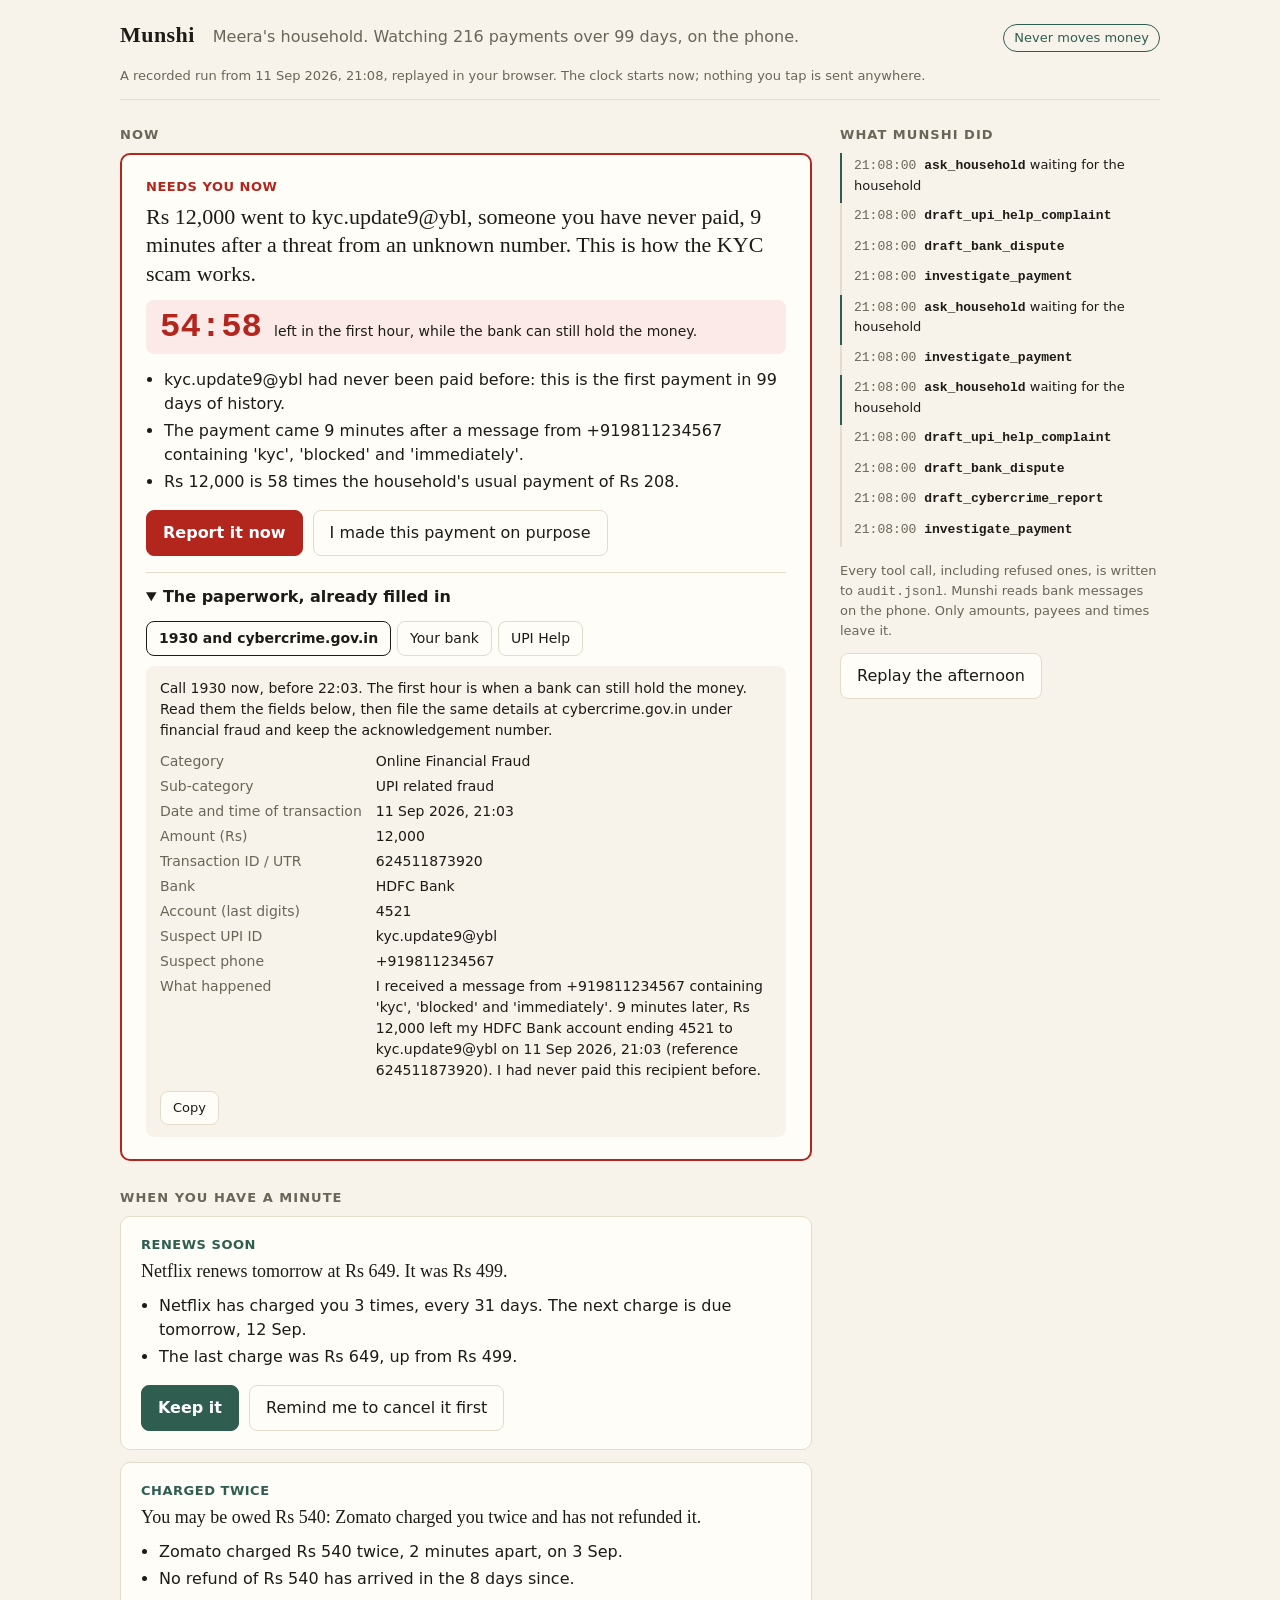
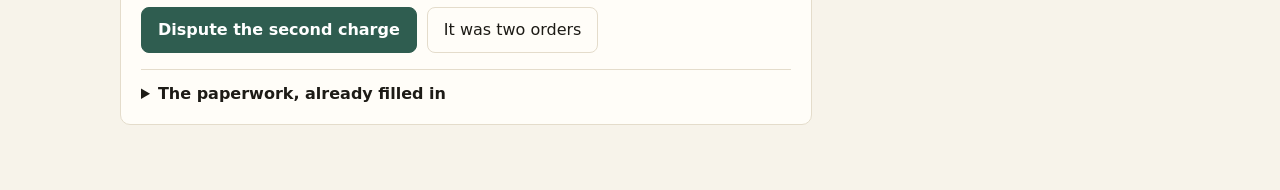
==== docs/index.html @ 6d891057 "fix: harden Munshi after code and security review - Recover a card from the saved session if the pro" ====
<!doctype html>
<html lang="en">
<head>
<meta charset="utf-8">
<meta name="viewport" content="width=device-width, initial-scale=1">
<title>Munshi</title>
<style>
:root {
  --paper: #f7f3ea; --card: #fffdf8; --ink: #1d1b16; --muted: #6b6558; --rule: #e4dccb;
  --urgent: #b3261e; --urgent-soft: #fbeae7; --on-strong: #ffffff; --calm: #2f5d50; --calm-soft: #e7f0ec; --focus: #1f4fd1;
  --serif: "Iowan Old Style", "Palatino Linotype", Palatino, Georgia, serif;
  --sans: system-ui, -apple-system, "Segoe UI", Roboto, "Noto Sans", sans-serif;
  --mono: ui-monospace, "Cascadia Mono", Consolas, monospace;
}
@media (prefers-color-scheme: dark) {
  :root { --paper: #15140f; --card: #1e1c16; --ink: #efe9dc; --muted: #a39b8a; --rule: #353026; --urgent: #ff8a80; --urgent-soft: #3a1b18; --on-strong: #1a0f0d; --calm: #8fd1bb; --calm-soft: #1b2c26; --focus: #8fb0ff; }
}
* { box-sizing: border-box; }
body { margin: 0; background: var(--paper); color: var(--ink); font: 16px/1.5 var(--sans); }
.wrap { max-width: 1080px; margin: 0 auto; padding: 24px 20px 64px; display: grid; gap: 28px;
        grid-template-columns: minmax(0, 1fr) 320px; }
@media (max-width: 880px) { .wrap { grid-template-columns: 1fr; } }
header { grid-column: 1 / -1; display: flex; flex-wrap: wrap; align-items: baseline; gap: 10px 18px;
         border-bottom: 1px solid var(--rule); padding-bottom: 14px; }
.mark { font: 600 22px/1 var(--serif); letter-spacing: .02em; }
.who { color: var(--muted); }
.pill { margin-left: auto; font-size: 13px; border: 1px solid var(--calm); color: var(--calm);
        border-radius: 999px; padding: 3px 10px; white-space: nowrap; }
h2.section { font: 600 13px/1 var(--sans); letter-spacing: .08em; text-transform: uppercase; color: var(--muted);
             margin: 0 0 12px; }
section + section { margin-top: 30px; }
.card { background: var(--card); border: 1px solid var(--rule); border-radius: 10px; padding: 18px 20px; }
.card + .card { margin-top: 12px; }
.card.urgent { border: 2px solid var(--urgent); padding: 22px 24px; }
.kicker { font-size: 13px; font-weight: 600; color: var(--urgent); letter-spacing: .04em; text-transform: uppercase; }
.card.quiet .kicker { color: var(--calm); }
.headline { font: 500 22px/1.3 var(--serif); margin: 6px 0 10px; }
.card.quiet .headline { font-size: 18px; }
.clock { display: flex; align-items: baseline; gap: 12px; background: var(--urgent-soft); border-radius: 8px;
         padding: 10px 14px; margin: 12px 0 14px; }
.clock b { font: 600 34px/1 var(--mono); color: var(--urgent); font-variant-numeric: tabular-nums; }
.clock span { color: var(--ink); font-size: 14px; }
ul.facts { margin: 0 0 16px; padding-left: 18px; }
ul.facts li { margin: 3px 0; }
.choices { display: flex; flex-wrap: wrap; gap: 10px; }
button { font: inherit; border-radius: 8px; padding: 10px 16px; cursor: pointer; border: 1px solid var(--rule);
         background: var(--card); color: var(--ink); }
button.primary { background: var(--urgent); border-color: var(--urgent); color: var(--on-strong); font-weight: 600; }
.card.quiet button.primary { background: var(--calm); border-color: var(--calm); }
button:focus-visible, summary:focus-visible { outline: 3px solid var(--focus); outline-offset: 2px; }
button[disabled] { opacity: .55; cursor: progress; }
details { margin-top: 16px; border-top: 1px solid var(--rule); padding-top: 12px; }
summary { cursor: pointer; font-weight: 600; }
.tabs { display: flex; gap: 6px; margin: 12px 0 10px; flex-wrap: wrap; }
.tabs button { padding: 6px 12px; font-size: 14px; }
.tabs button[aria-selected="true"] { border-color: var(--ink); font-weight: 600; }
.draft { background: var(--paper); border-radius: 8px; padding: 12px 14px; font-size: 14px; }
.draft p { margin: 0 0 10px; }
.draft dl { display: grid; grid-template-columns: max-content 1fr; gap: 4px 14px; margin: 0; }
.draft dt { color: var(--muted); }
.draft dd { margin: 0; overflow-wrap: anywhere; }
.draft pre { white-space: pre-wrap; font: 13px/1.5 var(--mono); margin: 0; }
.copy { margin-top: 10px; font-size: 13px; padding: 6px 12px; }
.done .headline { font-size: 17px; color: var(--muted); }
ol.steps { margin: 8px 0 0; padding-left: 20px; }
.empty { color: var(--muted); }
aside h2 { margin-top: 0; }
.log { list-style: none; margin: 0; padding: 0; font-size: 13px; }
.log li { border-left: 2px solid var(--rule); padding: 2px 0 8px 12px; }
.log li.refused { border-color: var(--urgent); }
.log li.waiting { border-color: var(--calm); }
.log .t { font-family: var(--mono); color: var(--muted); }
.log .n { font-family: var(--mono); font-weight: 600; }
.log .r { color: var(--urgent); display: block; }
.note { font-size: 13px; color: var(--muted); margin-top: 14px; }
.bar { display: flex; gap: 10px; align-items: center; margin-top: 12px; }
.error { color: var(--urgent); }
.replay { flex-basis: 100%; margin: 4px 0 0; font-size: 13px; color: var(--muted); }
.sr { position: absolute; width: 1px; height: 1px; overflow: hidden; clip: rect(0 0 0 0); }
</style>
</head>
<body>
<div class="wrap">
  <header>
    <span class="mark">Munshi</span>
    <span class="who" id="who">Loading…</span>
    <span class="pill" title="No tool can move money, and a hook refuses any call outside the allow-list">Never moves money</span>
    <p class="replay" id="replay" hidden></p>
  </header>
  <main id="main" aria-live="polite"></main>
  <aside>
    <h2 class="section">What Munshi did</h2>
    <ul class="log" id="log"></ul>
    <p class="note">Every tool call, including refused ones, is written to <code>audit.jsonl</code>.
      Munshi reads bank messages on the phone. Only amounts, payees and times leave it.</p>
    <div class="bar"><button id="restart" type="button">Replay the afternoon</button></div>
    <p class="error" id="error" role="alert"></p>
  </aside>
</div>
<script src="replay.js"></script>
<script>
(function () {
  "use strict";
  var URGENT = { scam_shaped_payment: 1, unusual_payment: 1 };
  var TAB_NAMES = { cybercrime_report: "1930 and cybercrime.gov.in", bank_dispute: "Your bank", upi_help: "UPI Help" };
  var state = null, timers = [], replay = null;

  function el(tag, attrs, kids) {
    var node = document.createElement(tag);
    Object.keys(attrs || {}).forEach(function (k) {
      if (k === "text") node.textContent = attrs[k];
      else if (k === "cls") node.className = attrs[k];
      else if (k.slice(0, 2) === "on") node.addEventListener(k.slice(2), attrs[k]);
      else node.setAttribute(k, attrs[k]);
    });
    (kids || []).forEach(function (kid) { if (kid) node.appendChild(kid); });
    return node;
  }

  // Card times are the phone's local wall clock, and so is this browser's: the inbox runs on the
  // family's own device. Serving it to a browser in another timezone would shift the clock.
  function parseWhen(s) {
    var p = s.split(/[- :]/).map(Number);
    return new Date(p[0], p[1] - 1, p[2], p[3], p[4]);
  }

  function clock(card) {
    var deadline = parseWhen(card.when).getTime() + 60 * 60 * 1000;
    var big = el("b"), words = el("span");
    var box = el("div", { cls: "clock", role: "timer" }, [big, words]);
    function tick() {
      var left = Math.floor((deadline - nowMs()) / 1000);
      if (left > 0) {
        big.textContent = Math.floor(left / 60) + ":" + String(left % 60).padStart(2, "0");
        words.textContent = "left in the first hour, while the bank can still hold the money.";
      } else {
        big.textContent = "0:00";
        words.textContent = "The first hour has passed. Report anyway: 1930 and the bank still act on it.";
      }
    }
    tick();
    timers.push(setInterval(tick, 1000));
    return box;
  }

  function draftView(name, d) {
    var kids = [];
    if (name === "cybercrime_report") {
      kids.push(el("p", { text: d.text }));
      kids.push(el("dl", {}, [].concat.apply([], Object.keys(d.fields).filter(function (k) { return d.fields[k]; })
        .map(function (k) { return [el("dt", { text: k }), el("dd", { text: d.fields[k] })]; }))));
    } else if (name === "bank_dispute") {
      if (d.helpline) kids.push(el("p", { text: "Helpline from the bank's own message: " + d.helpline }));
      kids.push(el("p", { text: "Subject: " + d.subject }));
      kids.push(el("pre", { text: d.body }));
    } else {
      kids.push(el("p", { text: d.note }));
      kids.push(el("dl", {}, ["issue", "transaction_ref", "amount", "date", "recipient"].reduce(function (acc, k) {
        return d[k] ? acc.concat([el("dt", { text: k.replace("_", " ") }), el("dd", { text: String(d[k]) })]) : acc;
      }, [])));
    }
    var box = el("div", { cls: "draft", role: "tabpanel" }, kids);
    var copy = el("button", { cls: "copy", type: "button", text: "Copy" });
    copy.addEventListener("click", function () {
      var text = box.innerText;
      (navigator.clipboard ? navigator.clipboard.writeText(text) : Promise.reject()).then(
        function () { copy.textContent = "Copied"; }, function () { copy.textContent = "Select the text to copy"; });
    });
    box.appendChild(copy);
    return box;
  }

  function drafts(card) {
    var names = Object.keys(card.drafts || {});
    if (!names.length) return null;
    var panel = el("div");
    var tabs = el("div", { cls: "tabs", role: "tablist" });
    function show(i) {
      Array.prototype.forEach.call(tabs.children, function (b, j) { b.setAttribute("aria-selected", String(i === j)); });
      panel.replaceChildren(draftView(names[i], card.drafts[names[i]]));
    }
    names.forEach(function (n, i) {
      tabs.appendChild(el("button", { type: "button", role: "tab", text: TAB_NAMES[n] || n, onclick: function () { show(i); } }));
    });
    show(0);
    var open = URGENT[card.kind] ? { open: "" } : {};
    return el("details", open, [el("summary", { text: "The paperwork, already filled in" }), tabs, panel]);
  }

  function pendingCard(card) {
    var urgent = !!URGENT[card.kind];
    var buttons = card.options.map(function (o, i) {
      return el("button", { type: "button", cls: i === 0 ? "primary" : "", text: o[1],
        onclick: function (e) { decide(card, o[0], e.currentTarget); } });
    });
    return el("article", { cls: "card " + (urgent ? "urgent" : "quiet") }, [
      el("div", { cls: "kicker", text: urgent ? "Needs you now" : kindLabel(card.kind) }),
      el("h3", { cls: "headline", text: card.headline }),
      urgent ? clock(card) : null,
      el("ul", { cls: "facts" }, card.evidence.map(function (f) { return el("li", { text: f }); })),
      el("div", { cls: "choices" }, buttons),
      drafts(card)
    ]);
  }

  function reported(card) { return URGENT[card.kind] && card.decision === "report"; }

  function doneCard(card) {
    var label = (card.options.filter(function (o) { return o[0] === card.decision; })[0] || [0, card.decision])[1];
    var act = reported(card);
    return el("article", { cls: "card " + (act ? "urgent" : "done") }, [
      el("div", { cls: "kicker", text: act ? "Your next steps" : "You chose: " + label }),
      el("h3", { cls: "headline", text: card.headline }),
      act ? clock(card) : null,
      el("ol", { cls: "steps" }, card.outcome.split("\n").filter(Boolean).map(function (s) { return el("li", { text: s }); })),
      drafts(card)
    ]);
  }

  function kindLabel(kind) {
    return { double_charge: "Charged twice", renewal_due: "Renews soon" }[kind] || "Worth a look";
  }

  function section(title, cards, make, empty) {
    var kids = [el("h2", { cls: "section", text: title })];
    if (!cards.length && empty) kids.push(el("p", { cls: "empty", text: empty }));
    cards.forEach(function (c) { kids.push(make(c)); });
    return cards.length || empty ? el("section", {}, kids) : null;
  }

  function render(s) {
    state = s;
    timers.forEach(clearInterval); timers = [];
    document.getElementById("who").textContent = s.household.charAt(0).toUpperCase() + s.household.slice(1) +
      "'s household. Watching " + s.watched.payments + " payments over " + s.watched.days + " days, on the phone.";
    var pending = s.cards.filter(function (c) { return c.status === "pending"; });
    var now = pending.filter(function (c) { return URGENT[c.kind]; });
    var later = pending.filter(function (c) { return !URGENT[c.kind]; });
    var done = s.cards.filter(function (c) { return c.status !== "pending"; }).reverse();
    var acting = done.filter(reported);
    var settled = done.filter(function (c) { return !reported(c); });
    var top = section("Now", now.concat(acting), function (c) { return c.status === "pending" ? pendingCard(c) : doneCard(c); },
      later.length || done.length ? null : "Nothing needs you. Munshi is watching quietly.");
    document.getElementById("main").replaceChildren.apply(document.getElementById("main"), [
      top,
      section("When you have a minute", later, pendingCard),
      section("Handled", settled, doneCard)
    ].filter(Boolean));
    renderLog(s.audit);
  }

  function renderLog(rows) {
    var log = document.getElementById("log");
    log.replaceChildren.apply(log, rows.slice().reverse().map(function (r) {
      var cls = r.refused ? "refused" : (r.status === "waiting for the household" ? "waiting" : "");
      return el("li", { cls: cls }, [
        el("span", { cls: "t", text: (r.at || "").slice(11, 19) + " " }),
        el("span", { cls: "n", text: r.tool }),
        el("span", { text: r.status && r.status !== "success" ? " " + r.status : "" }),
        r.refused ? el("span", { cls: "r", text: r.refused }) : null
      ]);
    }));
  }

  function call(path, body) {
    return fetch(path, { method: body ? "POST" : "GET", headers: body ? { "Content-Type": "application/json", "X-Munshi": "1" } : {},
                         body: body ? JSON.stringify(body) : undefined })
      .then(function (r) { return r.json(); })
      .then(function (j) { if (!j.ok) throw new Error(j.error); return j.data; });
  }

  function busy(on) {
    document.querySelectorAll("button").forEach(function (b) { b.disabled = on; });
  }

  function fail(e) {
    busy(false);
    document.getElementById("error").textContent = e.message || String(e);
  }

  function decide(card, choice, button) {
    document.getElementById("error").textContent = "";
    busy(true);
    button.textContent = "Munshi is on it…";
    var done = replay ? Promise.resolve(replay.decide(card, choice)) : call("/api/decide", { card: card.id, choice: choice });
    done.then(function (s) { busy(false); render(s); }, fail);
  }

  document.getElementById("restart").addEventListener("click", function () {
    busy(true);
    var again = replay ? Promise.resolve(replay.restart()) : call("/api/restart", {});
    again.then(function (s) { busy(false); render(s); }, fail);
  });

  function nowMs() { return replay ? replay.now() : Date.now(); }

  // The static demo: a recorded run, replayed here. Nothing is sent anywhere.
  function replayFrom(data) {
    var offset = 0, current = null;
    return {
      now: function () { return Date.now() + offset; },
      restart: function () {
        offset = parseWhen(data.initial.now).getTime() - Date.now();
        current = JSON.parse(JSON.stringify(data.initial));
        return current;
      },
      decide: function (card, choice) {
        var rec = (data.outcomes[card.id] || {})[choice];
        if (!rec) throw new Error("This choice was not recorded.");
        current = Object.assign({}, current, {
          cards: current.cards.map(function (c) { return c.id === card.id ? rec.card : c; }),
          audit: current.audit.concat(rec.audit)
        });
        return current;
      }
    };
  }

  window.munshiRender = render;
  if (window.MUNSHI_REPLAY) {
    replay = replayFrom(window.MUNSHI_REPLAY);
    var note = document.getElementById("replay");
    note.textContent = "A recorded run from " + window.MUNSHI_REPLAY.recorded_at +
      ", replayed in your browser. The clock starts now; nothing you tap is sent anywhere.";
    note.hidden = false;
    render(replay.restart());
  } else { call("/api/state").then(render, fail); }
})();
</script>
</body>
</html>
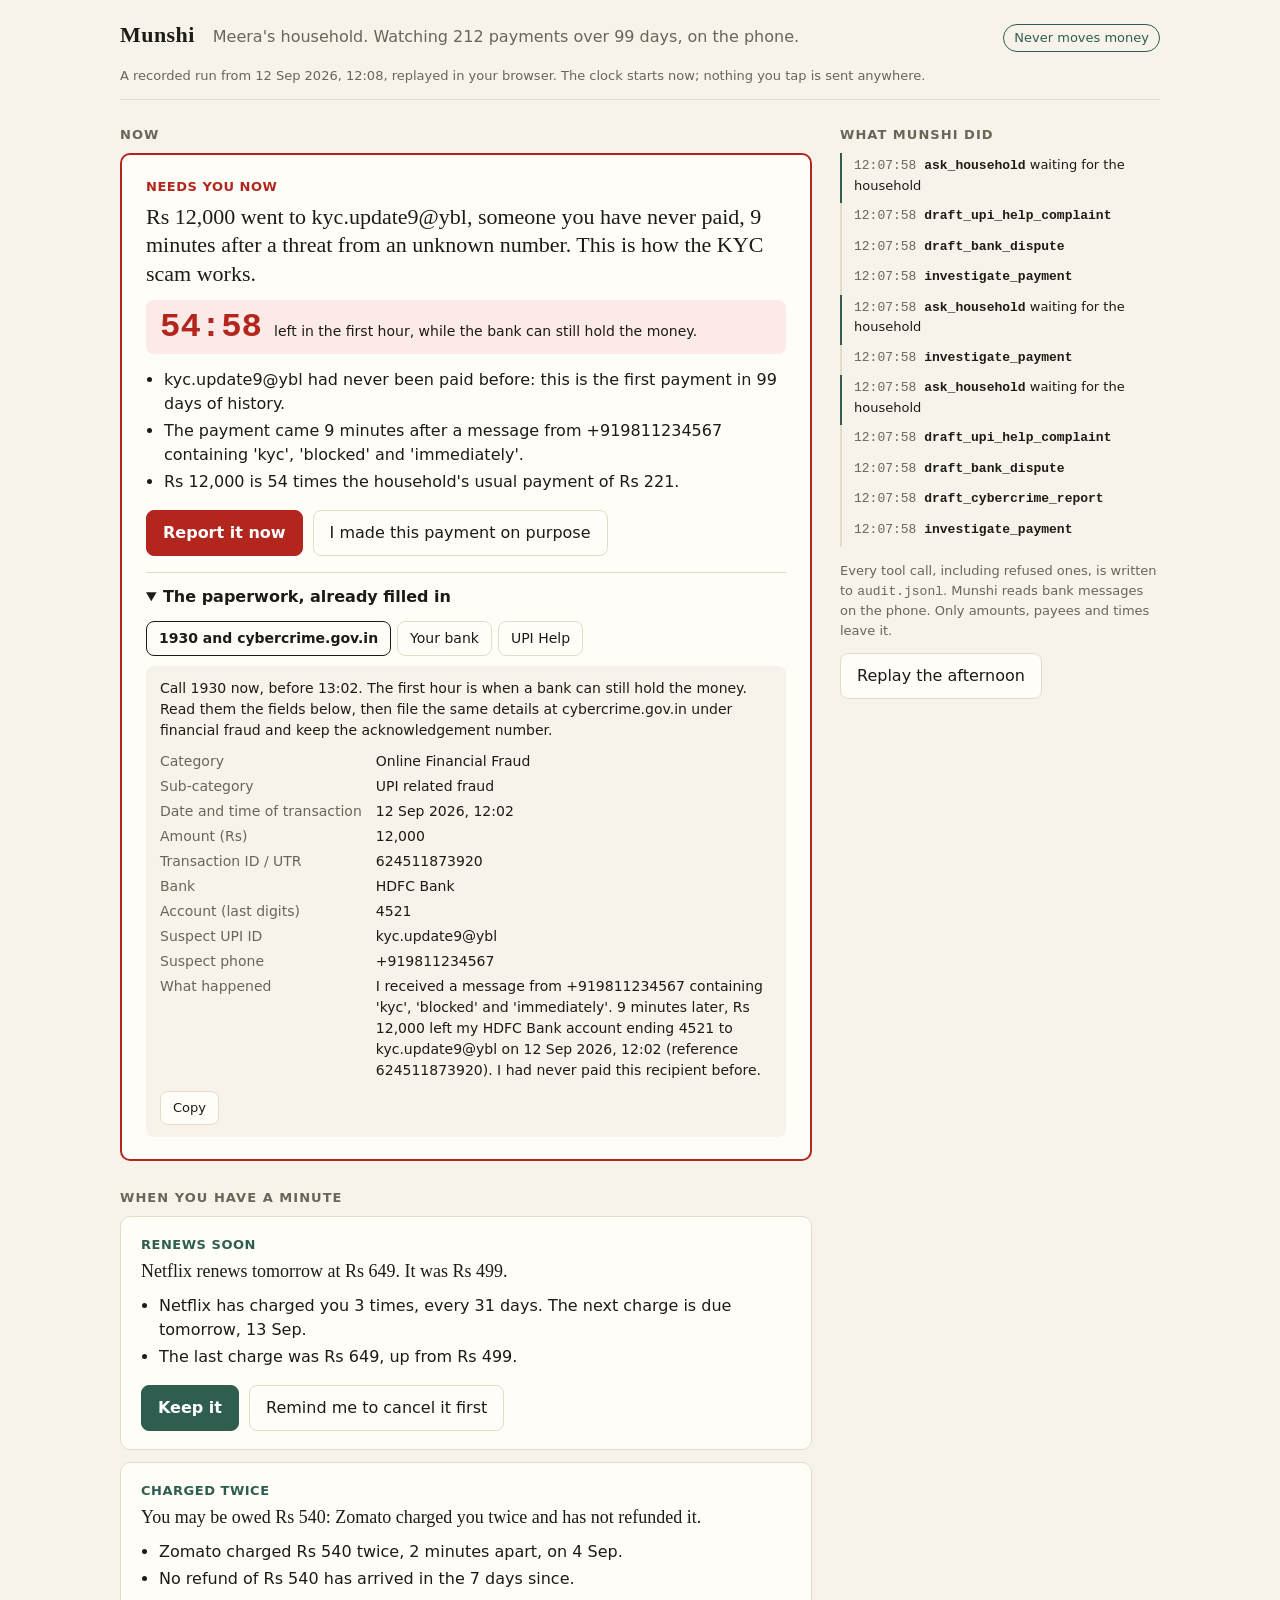
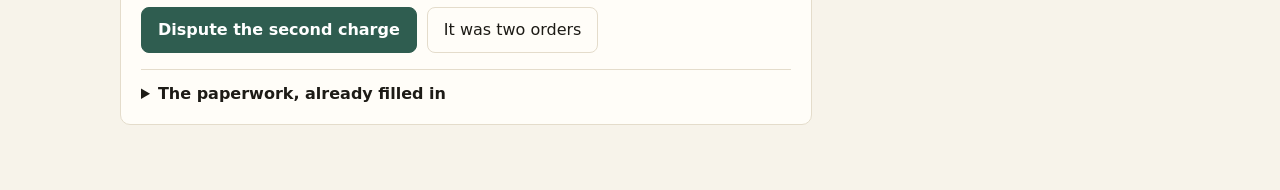
==== commit 506f5ee1: "feat: a hosted product, not just a repo A landing page and a box where anyone can paste their own ba" ====
--- a/docs/index.html
+++ b/docs/index.html
@@ -4,80 +4,7 @@
 <meta charset="utf-8">
 <meta name="viewport" content="width=device-width, initial-scale=1">
 <title>Munshi</title>
-<style>
-:root {
-  --paper: #f7f3ea; --card: #fffdf8; --ink: #1d1b16; --muted: #6b6558; --rule: #e4dccb;
-  --urgent: #b3261e; --urgent-soft: #fbeae7; --on-strong: #ffffff; --calm: #2f5d50; --calm-soft: #e7f0ec; --focus: #1f4fd1;
-  --serif: "Iowan Old Style", "Palatino Linotype", Palatino, Georgia, serif;
-  --sans: system-ui, -apple-system, "Segoe UI", Roboto, "Noto Sans", sans-serif;
-  --mono: ui-monospace, "Cascadia Mono", Consolas, monospace;
-}
-@media (prefers-color-scheme: dark) {
-  :root { --paper: #15140f; --card: #1e1c16; --ink: #efe9dc; --muted: #a39b8a; --rule: #353026; --urgent: #ff8a80; --urgent-soft: #3a1b18; --on-strong: #1a0f0d; --calm: #8fd1bb; --calm-soft: #1b2c26; --focus: #8fb0ff; }
-}
-* { box-sizing: border-box; }
-body { margin: 0; background: var(--paper); color: var(--ink); font: 16px/1.5 var(--sans); }
-.wrap { max-width: 1080px; margin: 0 auto; padding: 24px 20px 64px; display: grid; gap: 28px;
-        grid-template-columns: minmax(0, 1fr) 320px; }
-@media (max-width: 880px) { .wrap { grid-template-columns: 1fr; } }
-header { grid-column: 1 / -1; display: flex; flex-wrap: wrap; align-items: baseline; gap: 10px 18px;
-         border-bottom: 1px solid var(--rule); padding-bottom: 14px; }
-.mark { font: 600 22px/1 var(--serif); letter-spacing: .02em; }
-.who { color: var(--muted); }
-.pill { margin-left: auto; font-size: 13px; border: 1px solid var(--calm); color: var(--calm);
-        border-radius: 999px; padding: 3px 10px; white-space: nowrap; }
-h2.section { font: 600 13px/1 var(--sans); letter-spacing: .08em; text-transform: uppercase; color: var(--muted);
-             margin: 0 0 12px; }
-section + section { margin-top: 30px; }
-.card { background: var(--card); border: 1px solid var(--rule); border-radius: 10px; padding: 18px 20px; }
-.card + .card { margin-top: 12px; }
-.card.urgent { border: 2px solid var(--urgent); padding: 22px 24px; }
-.kicker { font-size: 13px; font-weight: 600; color: var(--urgent); letter-spacing: .04em; text-transform: uppercase; }
-.card.quiet .kicker { color: var(--calm); }
-.headline { font: 500 22px/1.3 var(--serif); margin: 6px 0 10px; }
-.card.quiet .headline { font-size: 18px; }
-.clock { display: flex; align-items: baseline; gap: 12px; background: var(--urgent-soft); border-radius: 8px;
-         padding: 10px 14px; margin: 12px 0 14px; }
-.clock b { font: 600 34px/1 var(--mono); color: var(--urgent); font-variant-numeric: tabular-nums; }
-.clock span { color: var(--ink); font-size: 14px; }
-ul.facts { margin: 0 0 16px; padding-left: 18px; }
-ul.facts li { margin: 3px 0; }
-.choices { display: flex; flex-wrap: wrap; gap: 10px; }
-button { font: inherit; border-radius: 8px; padding: 10px 16px; cursor: pointer; border: 1px solid var(--rule);
-         background: var(--card); color: var(--ink); }
-button.primary { background: var(--urgent); border-color: var(--urgent); color: var(--on-strong); font-weight: 600; }
-.card.quiet button.primary { background: var(--calm); border-color: var(--calm); }
-button:focus-visible, summary:focus-visible { outline: 3px solid var(--focus); outline-offset: 2px; }
-button[disabled] { opacity: .55; cursor: progress; }
-details { margin-top: 16px; border-top: 1px solid var(--rule); padding-top: 12px; }
-summary { cursor: pointer; font-weight: 600; }
-.tabs { display: flex; gap: 6px; margin: 12px 0 10px; flex-wrap: wrap; }
-.tabs button { padding: 6px 12px; font-size: 14px; }
-.tabs button[aria-selected="true"] { border-color: var(--ink); font-weight: 600; }
-.draft { background: var(--paper); border-radius: 8px; padding: 12px 14px; font-size: 14px; }
-.draft p { margin: 0 0 10px; }
-.draft dl { display: grid; grid-template-columns: max-content 1fr; gap: 4px 14px; margin: 0; }
-.draft dt { color: var(--muted); }
-.draft dd { margin: 0; overflow-wrap: anywhere; }
-.draft pre { white-space: pre-wrap; font: 13px/1.5 var(--mono); margin: 0; }
-.copy { margin-top: 10px; font-size: 13px; padding: 6px 12px; }
-.done .headline { font-size: 17px; color: var(--muted); }
-ol.steps { margin: 8px 0 0; padding-left: 20px; }
-.empty { color: var(--muted); }
-aside h2 { margin-top: 0; }
-.log { list-style: none; margin: 0; padding: 0; font-size: 13px; }
-.log li { border-left: 2px solid var(--rule); padding: 2px 0 8px 12px; }
-.log li.refused { border-color: var(--urgent); }
-.log li.waiting { border-color: var(--calm); }
-.log .t { font-family: var(--mono); color: var(--muted); }
-.log .n { font-family: var(--mono); font-weight: 600; }
-.log .r { color: var(--urgent); display: block; }
-.note { font-size: 13px; color: var(--muted); margin-top: 14px; }
-.bar { display: flex; gap: 10px; align-items: center; margin-top: 12px; }
-.error { color: var(--urgent); }
-.replay { flex-basis: 100%; margin: 4px 0 0; font-size: 13px; color: var(--muted); }
-.sr { position: absolute; width: 1px; height: 1px; overflow: hidden; clip: rect(0 0 0 0); }
-</style>
+<link rel="stylesheet" href="munshi.css">
 </head>
 <body>
 <div class="wrap">
@@ -97,210 +24,24 @@
     <p class="error" id="error" role="alert"></p>
   </aside>
 </div>
+<script src="munshi.js"></script>
 <script src="replay.js"></script>
 <script>
 (function () {
   "use strict";
-  var URGENT = { scam_shaped_payment: 1, unusual_payment: 1 };
-  var TAB_NAMES = { cybercrime_report: "1930 and cybercrime.gov.in", bank_dispute: "Your bank", upi_help: "UPI Help" };
-  var state = null, timers = [], replay = null;
+  var M = window.Munshi;
 
-  function el(tag, attrs, kids) {
-    var node = document.createElement(tag);
-    Object.keys(attrs || {}).forEach(function (k) {
-      if (k === "text") node.textContent = attrs[k];
-      else if (k === "cls") node.className = attrs[k];
-      else if (k.slice(0, 2) === "on") node.addEventListener(k.slice(2), attrs[k]);
-      else node.setAttribute(k, attrs[k]);
-    });
-    (kids || []).forEach(function (kid) { if (kid) node.appendChild(kid); });
-    return node;
-  }
-
-  // Card times are the phone's local wall clock, and so is this browser's: the inbox runs on the
-  // family's own device. Serving it to a browser in another timezone would shift the clock.
-  function parseWhen(s) {
-    var p = s.split(/[- :]/).map(Number);
-    return new Date(p[0], p[1] - 1, p[2], p[3], p[4]);
-  }
-
-  function clock(card) {
-    var deadline = parseWhen(card.when).getTime() + 60 * 60 * 1000;
-    var big = el("b"), words = el("span");
-    var box = el("div", { cls: "clock", role: "timer" }, [big, words]);
-    function tick() {
-      var left = Math.floor((deadline - nowMs()) / 1000);
-      if (left > 0) {
-        big.textContent = Math.floor(left / 60) + ":" + String(left % 60).padStart(2, "0");
-        words.textContent = "left in the first hour, while the bank can still hold the money.";
-      } else {
-        big.textContent = "0:00";
-        words.textContent = "The first hour has passed. Report anyway: 1930 and the bank still act on it.";
-      }
-    }
-    tick();
-    timers.push(setInterval(tick, 1000));
-    return box;
-  }
-
-  function draftView(name, d) {
-    var kids = [];
-    if (name === "cybercrime_report") {
-      kids.push(el("p", { text: d.text }));
-      kids.push(el("dl", {}, [].concat.apply([], Object.keys(d.fields).filter(function (k) { return d.fields[k]; })
-        .map(function (k) { return [el("dt", { text: k }), el("dd", { text: d.fields[k] })]; }))));
-    } else if (name === "bank_dispute") {
-      if (d.helpline) kids.push(el("p", { text: "Helpline from the bank's own message: " + d.helpline }));
-      kids.push(el("p", { text: "Subject: " + d.subject }));
-      kids.push(el("pre", { text: d.body }));
-    } else {
-      kids.push(el("p", { text: d.note }));
-      kids.push(el("dl", {}, ["issue", "transaction_ref", "amount", "date", "recipient"].reduce(function (acc, k) {
-        return d[k] ? acc.concat([el("dt", { text: k.replace("_", " ") }), el("dd", { text: String(d[k]) })]) : acc;
-      }, [])));
-    }
-    var box = el("div", { cls: "draft", role: "tabpanel" }, kids);
-    var copy = el("button", { cls: "copy", type: "button", text: "Copy" });
-    copy.addEventListener("click", function () {
-      var text = box.innerText;
-      (navigator.clipboard ? navigator.clipboard.writeText(text) : Promise.reject()).then(
-        function () { copy.textContent = "Copied"; }, function () { copy.textContent = "Select the text to copy"; });
-    });
-    box.appendChild(copy);
-    return box;
-  }
-
-  function drafts(card) {
-    var names = Object.keys(card.drafts || {});
-    if (!names.length) return null;
-    var panel = el("div");
-    var tabs = el("div", { cls: "tabs", role: "tablist" });
-    function show(i) {
-      Array.prototype.forEach.call(tabs.children, function (b, j) { b.setAttribute("aria-selected", String(i === j)); });
-      panel.replaceChildren(draftView(names[i], card.drafts[names[i]]));
-    }
-    names.forEach(function (n, i) {
-      tabs.appendChild(el("button", { type: "button", role: "tab", text: TAB_NAMES[n] || n, onclick: function () { show(i); } }));
-    });
-    show(0);
-    var open = URGENT[card.kind] ? { open: "" } : {};
-    return el("details", open, [el("summary", { text: "The paperwork, already filled in" }), tabs, panel]);
-  }
-
-  function pendingCard(card) {
-    var urgent = !!URGENT[card.kind];
-    var buttons = card.options.map(function (o, i) {
-      return el("button", { type: "button", cls: i === 0 ? "primary" : "", text: o[1],
-        onclick: function (e) { decide(card, o[0], e.currentTarget); } });
-    });
-    return el("article", { cls: "card " + (urgent ? "urgent" : "quiet") }, [
-      el("div", { cls: "kicker", text: urgent ? "Needs you now" : kindLabel(card.kind) }),
-      el("h3", { cls: "headline", text: card.headline }),
-      urgent ? clock(card) : null,
-      el("ul", { cls: "facts" }, card.evidence.map(function (f) { return el("li", { text: f }); })),
-      el("div", { cls: "choices" }, buttons),
-      drafts(card)
-    ]);
-  }
-
-  function reported(card) { return URGENT[card.kind] && card.decision === "report"; }
-
-  function doneCard(card) {
-    var label = (card.options.filter(function (o) { return o[0] === card.decision; })[0] || [0, card.decision])[1];
-    var act = reported(card);
-    return el("article", { cls: "card " + (act ? "urgent" : "done") }, [
-      el("div", { cls: "kicker", text: act ? "Your next steps" : "You chose: " + label }),
-      el("h3", { cls: "headline", text: card.headline }),
-      act ? clock(card) : null,
-      el("ol", { cls: "steps" }, card.outcome.split("\n").filter(Boolean).map(function (s) { return el("li", { text: s }); })),
-      drafts(card)
-    ]);
-  }
-
-  function kindLabel(kind) {
-    return { double_charge: "Charged twice", renewal_due: "Renews soon" }[kind] || "Worth a look";
-  }
-
-  function section(title, cards, make, empty) {
-    var kids = [el("h2", { cls: "section", text: title })];
-    if (!cards.length && empty) kids.push(el("p", { cls: "empty", text: empty }));
-    cards.forEach(function (c) { kids.push(make(c)); });
-    return cards.length || empty ? el("section", {}, kids) : null;
-  }
-
-  function render(s) {
-    state = s;
-    timers.forEach(clearInterval); timers = [];
-    document.getElementById("who").textContent = s.household.charAt(0).toUpperCase() + s.household.slice(1) +
-      "'s household. Watching " + s.watched.payments + " payments over " + s.watched.days + " days, on the phone.";
-    var pending = s.cards.filter(function (c) { return c.status === "pending"; });
-    var now = pending.filter(function (c) { return URGENT[c.kind]; });
-    var later = pending.filter(function (c) { return !URGENT[c.kind]; });
-    var done = s.cards.filter(function (c) { return c.status !== "pending"; }).reverse();
-    var acting = done.filter(reported);
-    var settled = done.filter(function (c) { return !reported(c); });
-    var top = section("Now", now.concat(acting), function (c) { return c.status === "pending" ? pendingCard(c) : doneCard(c); },
-      later.length || done.length ? null : "Nothing needs you. Munshi is watching quietly.");
-    document.getElementById("main").replaceChildren.apply(document.getElementById("main"), [
-      top,
-      section("When you have a minute", later, pendingCard),
-      section("Handled", settled, doneCard)
-    ].filter(Boolean));
-    renderLog(s.audit);
-  }
-
-  function renderLog(rows) {
-    var log = document.getElementById("log");
-    log.replaceChildren.apply(log, rows.slice().reverse().map(function (r) {
-      var cls = r.refused ? "refused" : (r.status === "waiting for the household" ? "waiting" : "");
-      return el("li", { cls: cls }, [
-        el("span", { cls: "t", text: (r.at || "").slice(11, 19) + " " }),
-        el("span", { cls: "n", text: r.tool }),
-        el("span", { text: r.status && r.status !== "success" ? " " + r.status : "" }),
-        r.refused ? el("span", { cls: "r", text: r.refused }) : null
-      ]);
-    }));
-  }
-
-  function call(path, body) {
-    return fetch(path, { method: body ? "POST" : "GET", headers: body ? { "Content-Type": "application/json", "X-Munshi": "1" } : {},
-                         body: body ? JSON.stringify(body) : undefined })
-      .then(function (r) { return r.json(); })
-      .then(function (j) { if (!j.ok) throw new Error(j.error); return j.data; });
-  }
-
-  function busy(on) {
-    document.querySelectorAll("button").forEach(function (b) { b.disabled = on; });
-  }
-
-  function fail(e) {
-    busy(false);
-    document.getElementById("error").textContent = e.message || String(e);
-  }
-
-  function decide(card, choice, button) {
-    document.getElementById("error").textContent = "";
-    busy(true);
-    button.textContent = "Munshi is on it…";
-    var done = replay ? Promise.resolve(replay.decide(card, choice)) : call("/api/decide", { card: card.id, choice: choice });
-    done.then(function (s) { busy(false); render(s); }, fail);
-  }
-
-  document.getElementById("restart").addEventListener("click", function () {
-    busy(true);
-    var again = replay ? Promise.resolve(replay.restart()) : call("/api/restart", {});
-    again.then(function (s) { busy(false); render(s); }, fail);
-  });
-
-  function nowMs() { return replay ? replay.now() : Date.now(); }
-
-  // The static demo: a recorded run, replayed here. Nothing is sent anywhere.
-  function replayFrom(data) {
+  // The recorded run on GitHub Pages: replayed here, nothing sent anywhere.
+  function replayAdapter(data) {
     var offset = 0, current = null;
+    var note = M.byId("replay");
+    note.textContent = "A recorded run from " + data.recorded_at +
+      ", replayed in your browser. The clock starts now; nothing you tap is sent anywhere.";
+    note.hidden = false;
     return {
       now: function () { return Date.now() + offset; },
-      restart: function () {
-        offset = parseWhen(data.initial.now).getTime() - Date.now();
+      start: function () {
+        offset = M.parseWhen(data.initial.now).getTime() - Date.now();
         current = JSON.parse(JSON.stringify(data.initial));
         return current;
       },
@@ -316,15 +57,21 @@
     };
   }
 
-  window.munshiRender = render;
-  if (window.MUNSHI_REPLAY) {
-    replay = replayFrom(window.MUNSHI_REPLAY);
-    var note = document.getElementById("replay");
-    note.textContent = "A recorded run from " + window.MUNSHI_REPLAY.recorded_at +
-      ", replayed in your browser. The clock starts now; nothing you tap is sent anywhere.";
-    note.hidden = false;
-    render(replay.restart());
-  } else { call("/api/state").then(render, fail); }
+  var localAdapter = {
+    start: function () {
+      return fetch("/api/state").then(function (r) { return r.json(); })
+        .then(function (j) { if (!j.ok) throw new Error(j.error); return j.data; });
+    },
+    decide: function (card, choice) { return M.post("/api/decide", { card: card.id, choice: choice }); },
+    restart: function () { return M.post("/api/restart", {}); }
+  };
+
+  var adapter = window.MUNSHI_REPLAY ? replayAdapter(window.MUNSHI_REPLAY) : localAdapter;
+  M.byId("restart").addEventListener("click", function () {
+    M.busy(true);
+    Promise.resolve((adapter.restart || adapter.start)()).then(function (s) { M.busy(false); M.render(s); }, M.fail);
+  });
+  M.mount(adapter);
 })();
 </script>
 </body>
--- a/docs/munshi.css
+++ b/docs/munshi.css
@@ -0,0 +1,100 @@
+:root {
+  --paper: #f7f3ea; --card: #fffdf8; --ink: #1d1b16; --muted: #6b6558; --rule: #e4dccb;
+  --urgent: #b3261e; --urgent-soft: #fbeae7; --on-strong: #ffffff; --calm: #2f5d50; --calm-soft: #e7f0ec;
+  --focus: #1f4fd1;
+  --serif: "Iowan Old Style", "Palatino Linotype", Palatino, Georgia, serif;
+  --sans: system-ui, -apple-system, "Segoe UI", Roboto, "Noto Sans", sans-serif;
+  --mono: ui-monospace, "Cascadia Mono", Consolas, monospace;
+}
+@media (prefers-color-scheme: dark) {
+  :root { --paper: #15140f; --card: #1e1c16; --ink: #efe9dc; --muted: #a39b8a; --rule: #353026; --urgent: #ff8a80;
+          --urgent-soft: #3a1b18; --on-strong: #1a0f0d; --calm: #8fd1bb; --calm-soft: #1b2c26; --focus: #8fb0ff; }
+}
+* { box-sizing: border-box; }
+body { margin: 0; background: var(--paper); color: var(--ink); font: 16px/1.5 var(--sans); }
+.wrap { max-width: 1080px; margin: 0 auto; padding: 24px 20px 64px; display: grid; gap: 28px;
+        grid-template-columns: minmax(0, 1fr) 320px; }
+@media (max-width: 880px) { .wrap { grid-template-columns: 1fr; } }
+header { grid-column: 1 / -1; display: flex; flex-wrap: wrap; align-items: baseline; gap: 10px 18px;
+         border-bottom: 1px solid var(--rule); padding-bottom: 14px; }
+.mark { font: 600 22px/1 var(--serif); letter-spacing: .02em; }
+.who { color: var(--muted); }
+.pill { margin-left: auto; font-size: 13px; border: 1px solid var(--calm); color: var(--calm);
+        border-radius: 999px; padding: 3px 10px; white-space: nowrap; }
+h2.section { font: 600 13px/1 var(--sans); letter-spacing: .08em; text-transform: uppercase; color: var(--muted);
+             margin: 0 0 12px; }
+section + section { margin-top: 30px; }
+.card { background: var(--card); border: 1px solid var(--rule); border-radius: 10px; padding: 18px 20px; }
+.card + .card { margin-top: 12px; }
+.card.urgent { border: 2px solid var(--urgent); padding: 22px 24px; }
+.kicker { font-size: 13px; font-weight: 600; color: var(--urgent); letter-spacing: .04em; text-transform: uppercase; }
+.card.quiet .kicker { color: var(--calm); }
+.headline { font: 500 22px/1.3 var(--serif); margin: 6px 0 10px; }
+.card.quiet .headline { font-size: 18px; }
+.clock { display: flex; align-items: baseline; gap: 12px; background: var(--urgent-soft); border-radius: 8px;
+         padding: 10px 14px; margin: 12px 0 14px; }
+.clock b { font: 600 34px/1 var(--mono); color: var(--urgent); font-variant-numeric: tabular-nums; }
+.clock span { color: var(--ink); font-size: 14px; }
+ul.facts { margin: 0 0 16px; padding-left: 18px; }
+ul.facts li { margin: 3px 0; }
+.choices { display: flex; flex-wrap: wrap; gap: 10px; }
+button { font: inherit; border-radius: 8px; padding: 10px 16px; cursor: pointer; border: 1px solid var(--rule);
+         background: var(--card); color: var(--ink); }
+button.primary { background: var(--urgent); border-color: var(--urgent); color: var(--on-strong); font-weight: 600; }
+.card.quiet button.primary { background: var(--calm); border-color: var(--calm); }
+button:focus-visible, summary:focus-visible, textarea:focus-visible { outline: 3px solid var(--focus); outline-offset: 2px; }
+button[disabled] { opacity: .55; cursor: progress; }
+details { margin-top: 16px; border-top: 1px solid var(--rule); padding-top: 12px; }
+summary { cursor: pointer; font-weight: 600; }
+.tabs { display: flex; gap: 6px; margin: 12px 0 10px; flex-wrap: wrap; }
+.tabs button { padding: 6px 12px; font-size: 14px; }
+.tabs button[aria-selected="true"] { border-color: var(--ink); font-weight: 600; }
+.draft { background: var(--paper); border-radius: 8px; padding: 12px 14px; font-size: 14px; }
+.draft p { margin: 0 0 10px; }
+.draft dl { display: grid; grid-template-columns: max-content 1fr; gap: 4px 14px; margin: 0; }
+.draft dt { color: var(--muted); }
+.draft dd { margin: 0; overflow-wrap: anywhere; }
+.draft pre { white-space: pre-wrap; font: 13px/1.5 var(--mono); margin: 0; }
+.copy { margin-top: 10px; font-size: 13px; padding: 6px 12px; }
+.done .headline { font-size: 17px; color: var(--muted); }
+ol.steps { margin: 8px 0 0; padding-left: 20px; }
+.empty { color: var(--muted); }
+aside h2 { margin-top: 0; }
+.log { list-style: none; margin: 0; padding: 0; font-size: 13px; }
+.log li { border-left: 2px solid var(--rule); padding: 2px 0 8px 12px; animation: in .28s ease both; }
+@keyframes in { from { opacity: 0; transform: translateY(-4px); } }
+@media (prefers-reduced-motion: reduce) { .log li { animation: none; } }
+.log li.refused { border-color: var(--urgent); }
+.log li.waiting { border-color: var(--calm); }
+.log .t { font-family: var(--mono); color: var(--muted); }
+.log .n { font-family: var(--mono); font-weight: 600; }
+.log .r { color: var(--urgent); display: block; }
+.note { font-size: 13px; color: var(--muted); margin-top: 14px; }
+.bar { display: flex; gap: 10px; align-items: center; margin-top: 12px; flex-wrap: wrap; }
+.error { color: var(--urgent); }
+.replay { flex-basis: 100%; margin: 4px 0 0; font-size: 13px; color: var(--muted); }
+.sr { position: absolute; width: 1px; height: 1px; overflow: hidden; clip: rect(0 0 0 0); }
+
+/* The hosted product: a first screen for someone who has never heard of this. */
+.hero { max-width: 1080px; margin: 0 auto; padding: 56px 20px 8px; }
+.hero h1 { font: 500 clamp(30px, 5vw, 46px)/1.15 var(--serif); margin: 0 0 16px; max-width: 18ch; }
+.hero p.lede { font-size: 18px; max-width: 62ch; margin: 0 0 12px; }
+.hero p.small { color: var(--muted); font-size: 14px; max-width: 62ch; }
+.hero .bar { margin-top: 22px; }
+.hero button.go { padding: 13px 22px; font-weight: 600; font-size: 17px; }
+.hero button.go.primary { background: var(--ink); border-color: var(--ink); color: var(--paper); }
+.steps3 { max-width: 1080px; margin: 0 auto; padding: 30px 20px 60px; display: grid; gap: 18px;
+          grid-template-columns: repeat(3, 1fr); border-top: 1px solid var(--rule); }
+@media (max-width: 720px) { .steps3 { grid-template-columns: 1fr; } }
+.steps3 h3 { font: 600 14px/1.3 var(--sans); letter-spacing: .04em; text-transform: uppercase; color: var(--muted); margin: 0 0 6px; }
+.steps3 p { margin: 0; font-size: 15px; }
+.paste { max-width: 1080px; margin: 0 auto; padding: 8px 20px 24px; }
+.paste textarea { width: 100%; min-height: 170px; font: 14px/1.5 var(--mono); padding: 12px 14px;
+                  background: var(--card); color: var(--ink); border: 1px solid var(--rule); border-radius: 10px; }
+.paste .hint { font-size: 14px; color: var(--muted); margin: 8px 0 0; max-width: 70ch; }
+.working { display: flex; align-items: center; gap: 10px; color: var(--muted); font-size: 15px; }
+.working b { width: 9px; height: 9px; border-radius: 50%; background: var(--calm); animation: pulse 1s infinite ease-in-out; }
+@keyframes pulse { 50% { opacity: .25; } }
+footer { max-width: 1080px; margin: 0 auto; padding: 24px 20px 60px; border-top: 1px solid var(--rule);
+         color: var(--muted); font-size: 14px; }
+footer a { color: inherit; }
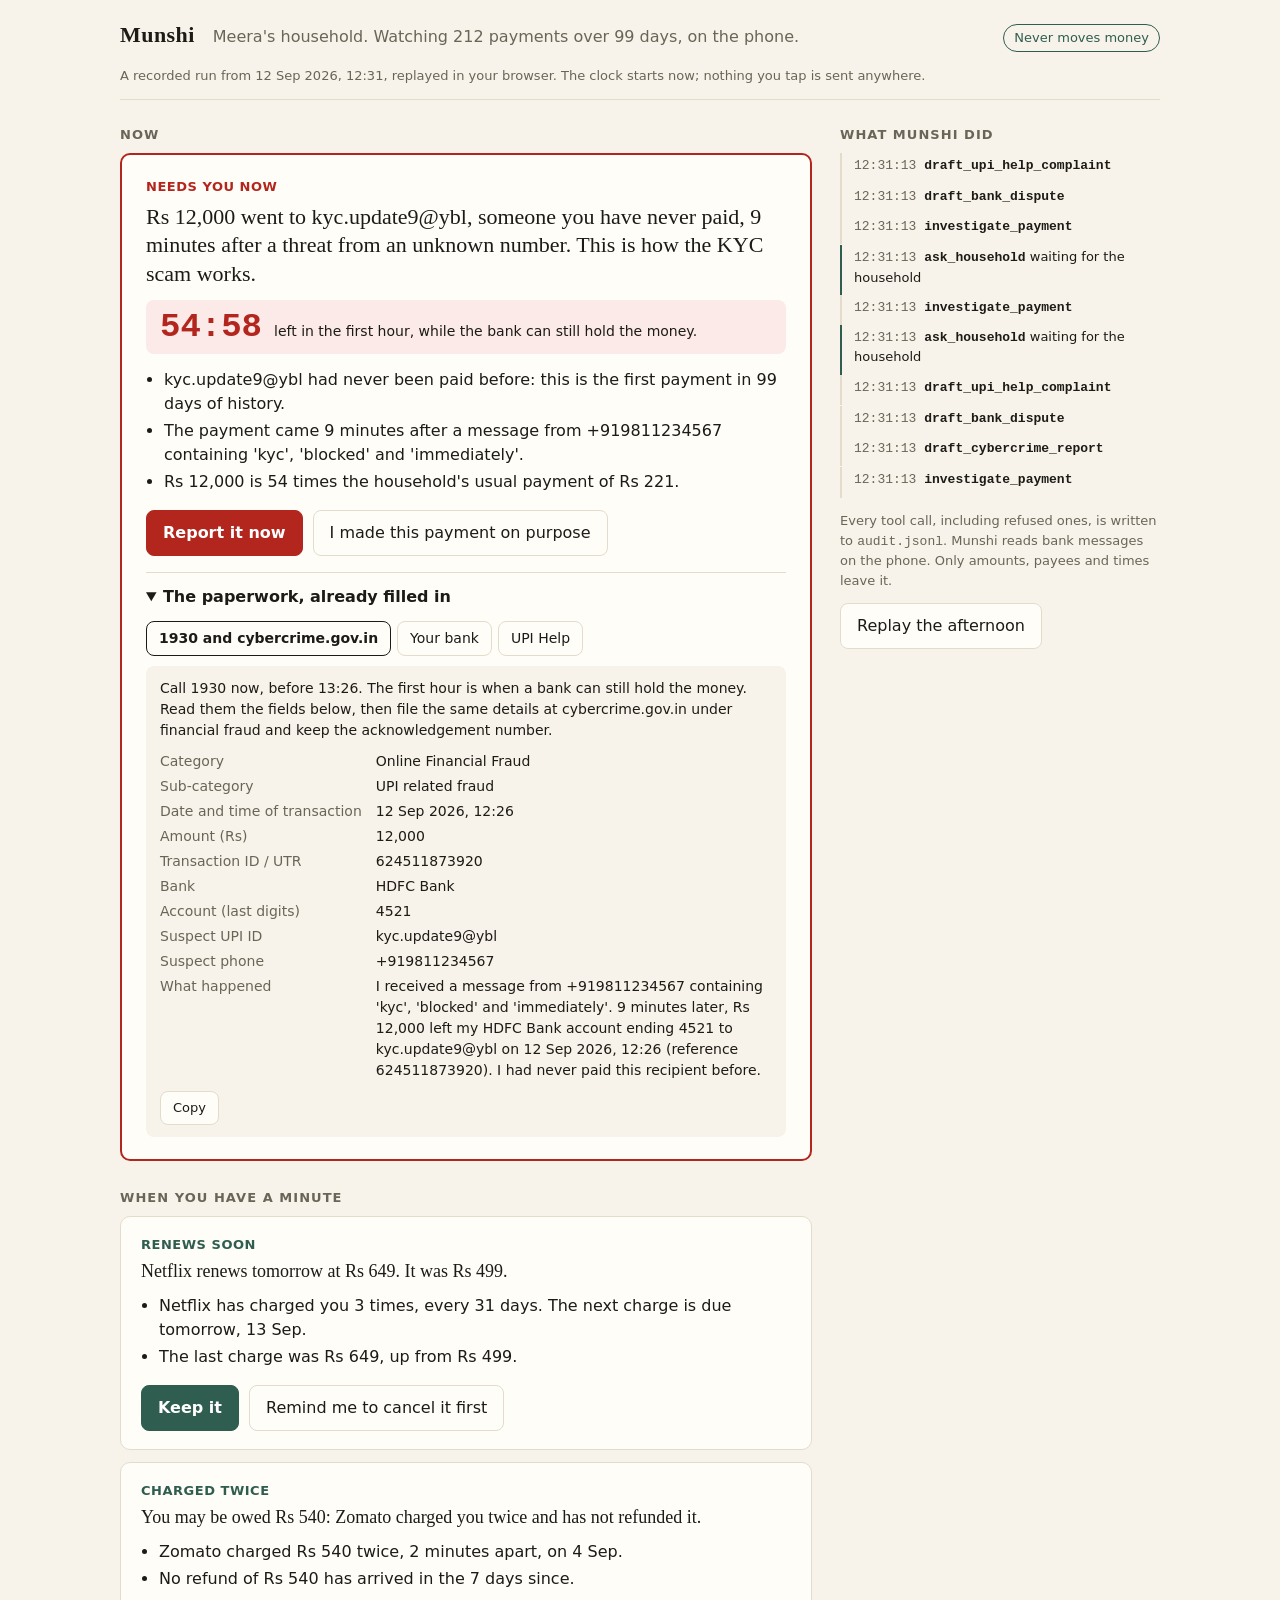
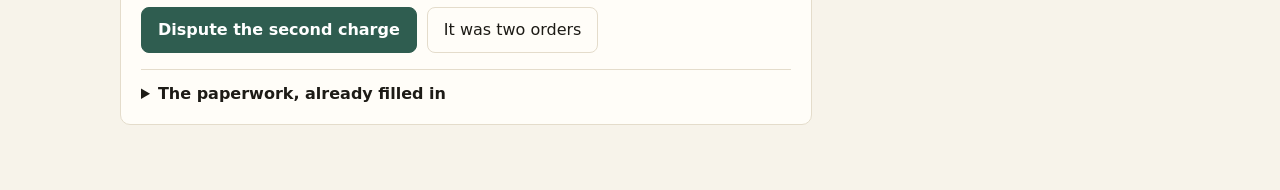
==== commit 82b4cb80: "feat: in the first hour, one tap to call 1930 A decided scam card now offers the calls that actually" ====
--- a/docs/index.html
+++ b/docs/index.html
@@ -71,7 +71,7 @@
     M.busy(true);
     Promise.resolve((adapter.restart || adapter.start)()).then(function (s) { M.busy(false); M.render(s); }, M.fail);
   });
-  M.mount(adapter);
+  M.mount(adapter).catch(M.fail);
 })();
 </script>
 </body>
--- a/docs/munshi.css
+++ b/docs/munshi.css
@@ -11,6 +11,7 @@
           --urgent-soft: #3a1b18; --on-strong: #1a0f0d; --calm: #8fd1bb; --calm-soft: #1b2c26; --focus: #8fb0ff; }
 }
 * { box-sizing: border-box; }
+[hidden] { display: none !important; }
 body { margin: 0; background: var(--paper); color: var(--ink); font: 16px/1.5 var(--sans); }
 .wrap { max-width: 1080px; margin: 0 auto; padding: 24px 20px 64px; display: grid; gap: 28px;
         grid-template-columns: minmax(0, 1fr) 320px; }
@@ -48,7 +49,12 @@
 summary { cursor: pointer; font-weight: 600; }
 .tabs { display: flex; gap: 6px; margin: 12px 0 10px; flex-wrap: wrap; }
 .tabs button { padding: 6px 12px; font-size: 14px; }
-.tabs button[aria-selected="true"] { border-color: var(--ink); font-weight: 600; }
+.tabs button[aria-pressed="true"] { border-color: var(--ink); font-weight: 600; }
+a.btn { font: inherit; border-radius: 8px; padding: 10px 16px; border: 1px solid var(--rule); background: var(--card);
+        color: var(--ink); text-decoration: none; display: inline-block; }
+a.btn.primary { background: var(--urgent); border-color: var(--urgent); color: var(--on-strong); font-weight: 600; }
+a.btn:focus-visible { outline: 3px solid var(--focus); outline-offset: 2px; }
+.card.urgent .choices + ol.steps { margin-top: 14px; }
 .draft { background: var(--paper); border-radius: 8px; padding: 12px 14px; font-size: 14px; }
 .draft p { margin: 0 0 10px; }
 .draft dl { display: grid; grid-template-columns: max-content 1fr; gap: 4px 14px; margin: 0; }
@@ -76,11 +82,39 @@
 .sr { position: absolute; width: 1px; height: 1px; overflow: hidden; clip: rect(0 0 0 0); }
 
 /* The hosted product: a first screen for someone who has never heard of this. */
-.hero { max-width: 1080px; margin: 0 auto; padding: 56px 20px 8px; }
-.hero h1 { font: 500 clamp(30px, 5vw, 46px)/1.15 var(--serif); margin: 0 0 16px; max-width: 18ch; }
-.hero p.lede { font-size: 18px; max-width: 62ch; margin: 0 0 12px; }
-.hero p.small { color: var(--muted); font-size: 14px; max-width: 62ch; }
+.hero { max-width: 1080px; margin: 0 auto; padding: 56px 20px 8px; display: grid; column-gap: 44px; row-gap: 18px;
+        grid-template-columns: minmax(0, 1.1fr) minmax(0, .9fr); align-items: start;
+        grid-template-areas: "mark thread" "title thread" "say thread"; }
+.hero .mark { grid-area: mark; }
+.hero h1 { grid-area: title; }
+.hero .thread { grid-area: thread; }
+.hero .say { grid-area: say; }
+@media (max-width: 860px) {
+  .hero { grid-template-columns: 1fr; grid-template-areas: "mark" "title" "thread" "say"; row-gap: 22px;
+          padding-top: 34px; }
+  .hero .thread { max-width: 34rem; }
+}
+.hero h1 { font: 500 clamp(32px, 5vw, 50px)/1.1 var(--serif); margin: 0 0 18px; max-width: 16ch; letter-spacing: -.01em; }
+.hero p.lede { font-size: 17px; max-width: 56ch; margin: 0 0 12px; }
+.hero p.small { color: var(--muted); font-size: 14px; max-width: 56ch; }
 .hero .bar { margin-top: 22px; }
+.hero .mark { display: block; margin: 0; }
+.hero .say > *:first-child { margin-top: 0; }
+
+/* The thread the family actually gets, as the hero's picture. */
+.thread { display: flex; flex-direction: column; gap: 10px; }
+.sms { border-radius: 14px; padding: 12px 14px; font-size: 14px; line-height: 1.45; max-width: 40ch;
+       border: 1px solid var(--rule); background: var(--card); box-shadow: 0 1px 2px rgba(0,0,0,.04); }
+.sms .from { font: 600 11px/1 var(--mono); letter-spacing: .06em; color: var(--muted); text-transform: uppercase;
+             display: block; margin-bottom: 6px; }
+.sms.threat { border-color: var(--urgent); }
+.sms.threat .from { color: var(--urgent); }
+.sms .amt { font-weight: 600; }
+.gap { display: flex; align-items: center; gap: 10px; color: var(--muted); font-size: 13px; padding-left: 2px; }
+.gap::before { content: ""; width: 22px; height: 1px; background: var(--rule); }
+.verdict { border-left: 3px solid var(--urgent); padding: 8px 0 2px 14px; margin-top: 4px; }
+.verdict b { font: 500 17px/1.35 var(--serif); display: block; }
+.verdict span { color: var(--muted); font-size: 13px; }
 .hero button.go { padding: 13px 22px; font-weight: 600; font-size: 17px; }
 .hero button.go.primary { background: var(--ink); border-color: var(--ink); color: var(--paper); }
 .steps3 { max-width: 1080px; margin: 0 auto; padding: 30px 20px 60px; display: grid; gap: 18px;
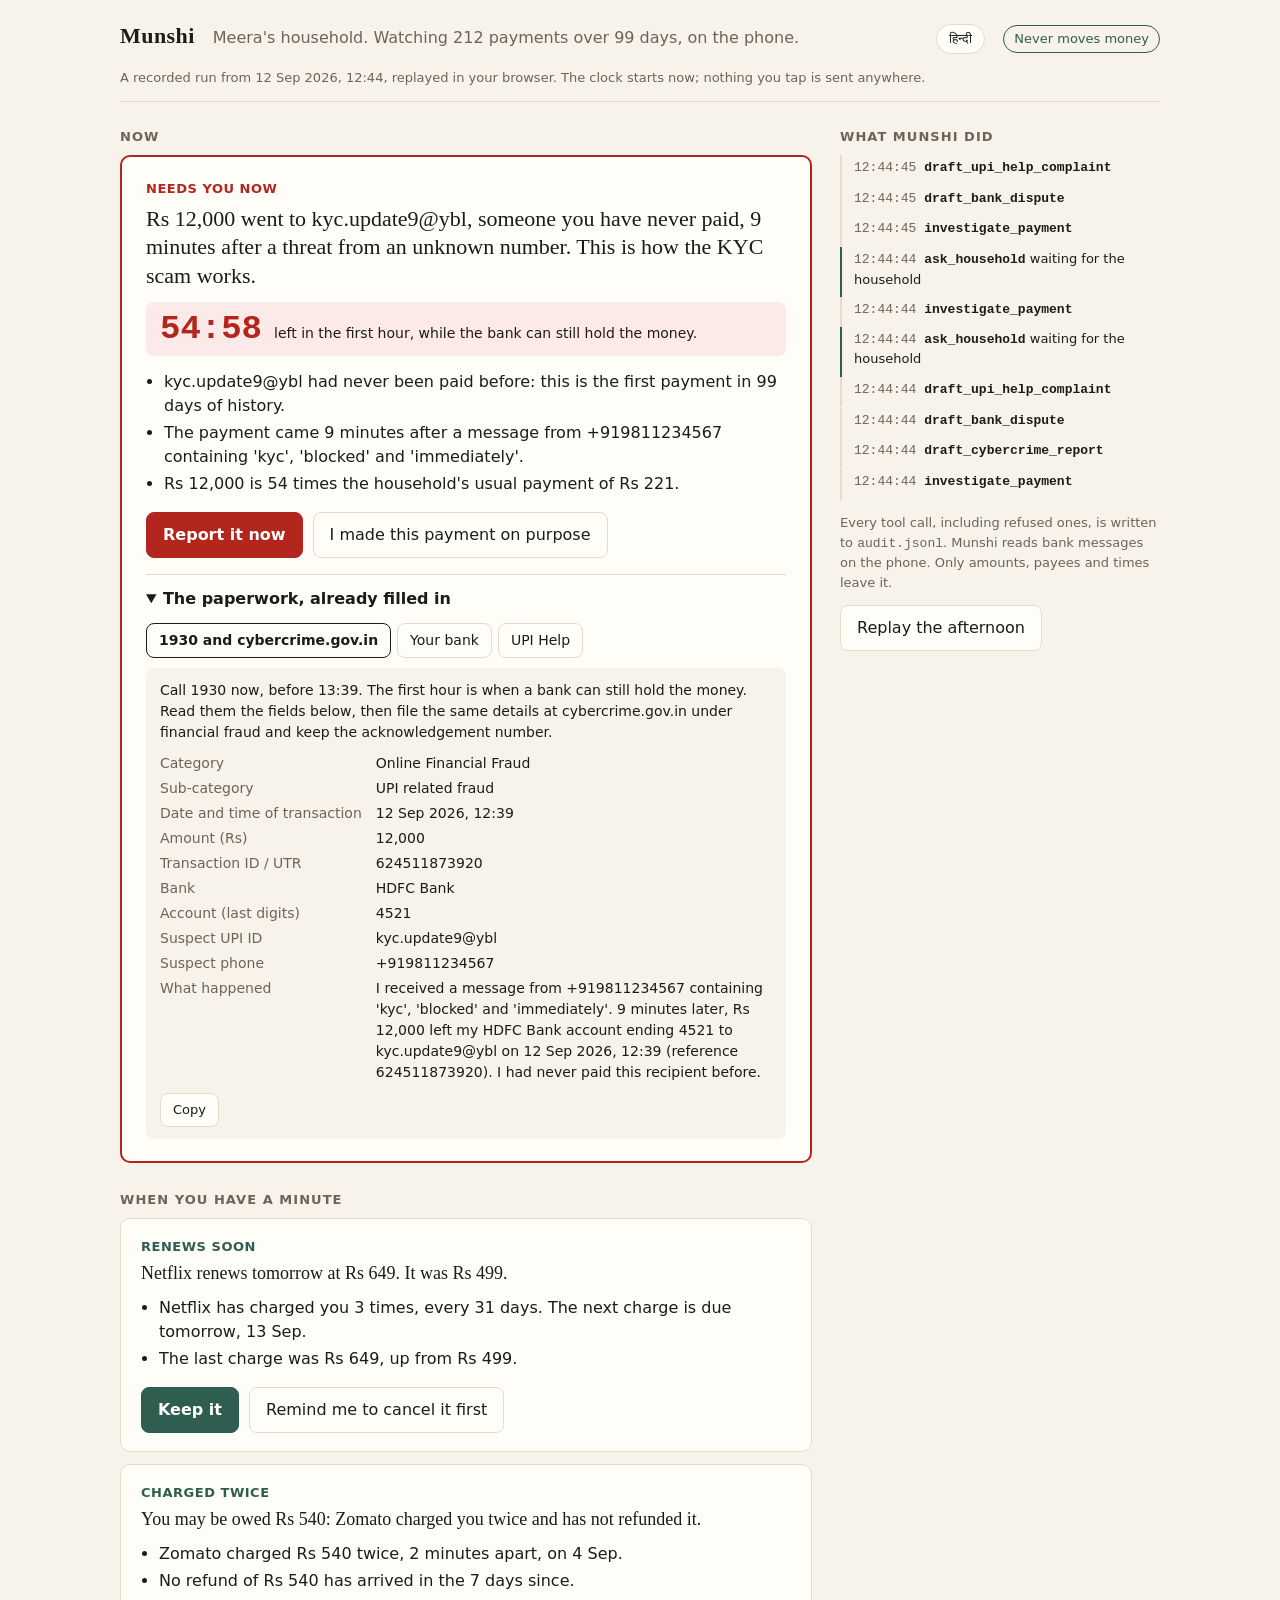
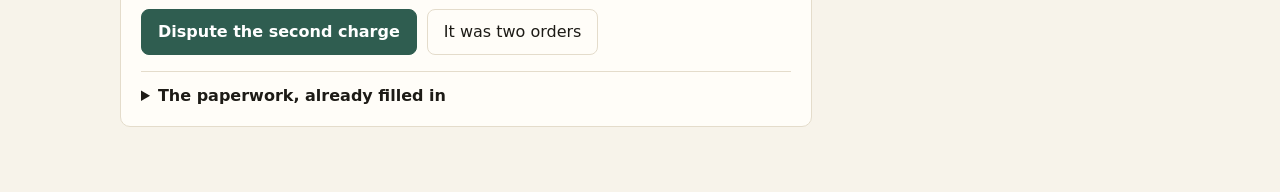
==== commit 48a29a4a: "feat: the card in Hindi, written from the same facts A household agent for India that only speaks En" ====
--- a/docs/index.html
+++ b/docs/index.html
@@ -11,6 +11,7 @@
   <header>
     <span class="mark">Munshi</span>
     <span class="who" id="who">Loading…</span>
+    <button class="lang" id="lang" type="button" lang="hi">हिन्दी</button>
     <span class="pill" title="No tool can move money, and a hook refuses any call outside the allow-list">Never moves money</span>
     <p class="replay" id="replay" hidden></p>
   </header>
@@ -66,6 +67,7 @@
     restart: function () { return M.post("/api/restart", {}); }
   };
 
+  M.ready();
   var adapter = window.MUNSHI_REPLAY ? replayAdapter(window.MUNSHI_REPLAY) : localAdapter;
   M.byId("restart").addEventListener("click", function () {
     M.busy(true);
--- a/docs/munshi.css
+++ b/docs/munshi.css
@@ -20,6 +20,8 @@
          border-bottom: 1px solid var(--rule); padding-bottom: 14px; }
 .mark { font: 600 22px/1 var(--serif); letter-spacing: .02em; }
 .who { color: var(--muted); }
+button.lang { margin-left: auto; font-size: 13px; padding: 4px 12px; border-radius: 999px; }
+button.lang + .pill { margin-left: 0; }
 .pill { margin-left: auto; font-size: 13px; border: 1px solid var(--calm); color: var(--calm);
         border-radius: 999px; padding: 3px 10px; white-space: nowrap; }
 h2.section { font: 600 13px/1 var(--sans); letter-spacing: .08em; text-transform: uppercase; color: var(--muted);
